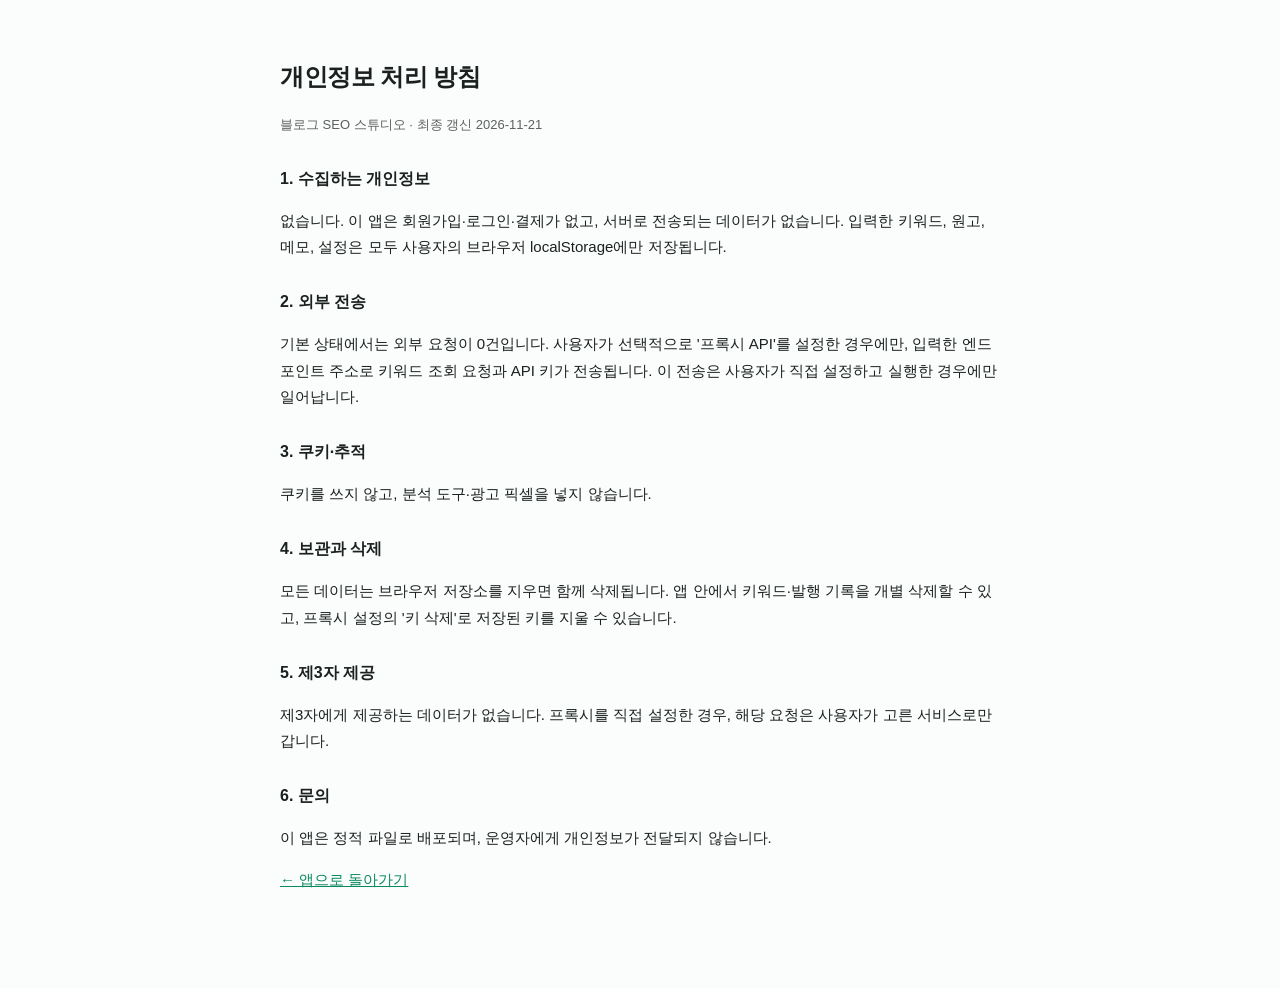
==== privacy.html @ ef2359d3 "Deploy blog-seo-studio static app (production files only)" ====
<!DOCTYPE html>
<html lang="ko">
<head>
<meta charset="utf-8" />
<meta name="viewport" content="width=device-width, initial-scale=1" />
<link rel="icon" href="favicon.svg" />
<title>개인정보 처리 방침 — 블로그 SEO 스튜디오</title>
<style>
  :root { color-scheme: light dark; }
  body { max-width: 720px; margin: 0 auto; padding: 40px 20px 80px; font: 15px/1.75 -apple-system, BlinkMacSystemFont, 'Apple SD Gothic Neo', 'Malgun Gothic', sans-serif; color: #1a211e; background: #fbfcfc; }
  @media (prefers-color-scheme: dark) { body { color: #e8eeeb; background: #0c100e; } a { color: #6ee7b7; } }
  h1 { font-size: 24px; letter-spacing: -.02em; }
  h2 { font-size: 16px; margin-top: 28px; }
  p, li { color: inherit; }
  .muted { opacity: .7; font-size: 13px; }
  a { color: #0b8a5e; }
</style>
</head>
<body>
<h1>개인정보 처리 방침</h1>
<p class="muted">블로그 SEO 스튜디오 · 최종 갱신 2026-11-21</p>

<h2>1. 수집하는 개인정보</h2>
<p>없습니다. 이 앱은 회원가입·로그인·결제가 없고, 서버로 전송되는 데이터가 없습니다. 입력한 키워드, 원고, 메모, 설정은 모두 사용자의 브라우저 localStorage에만 저장됩니다.</p>

<h2>2. 외부 전송</h2>
<p>기본 상태에서는 외부 요청이 0건입니다. 사용자가 선택적으로 '프록시 API'를 설정한 경우에만, 입력한 엔드포인트 주소로 키워드 조회 요청과 API 키가 전송됩니다. 이 전송은 사용자가 직접 설정하고 실행한 경우에만 일어납니다.</p>

<h2>3. 쿠키·추적</h2>
<p>쿠키를 쓰지 않고, 분석 도구·광고 픽셀을 넣지 않습니다.</p>

<h2>4. 보관과 삭제</h2>
<p>모든 데이터는 브라우저 저장소를 지우면 함께 삭제됩니다. 앱 안에서 키워드·발행 기록을 개별 삭제할 수 있고, 프록시 설정의 '키 삭제'로 저장된 키를 지울 수 있습니다.</p>

<h2>5. 제3자 제공</h2>
<p>제3자에게 제공하는 데이터가 없습니다. 프록시를 직접 설정한 경우, 해당 요청은 사용자가 고른 서비스로만 갑니다.</p>

<h2>6. 문의</h2>
<p>이 앱은 정적 파일로 배포되며, 운영자에게 개인정보가 전달되지 않습니다.</p>

<p><a href="./">← 앱으로 돌아가기</a></p>
</body>
</html>
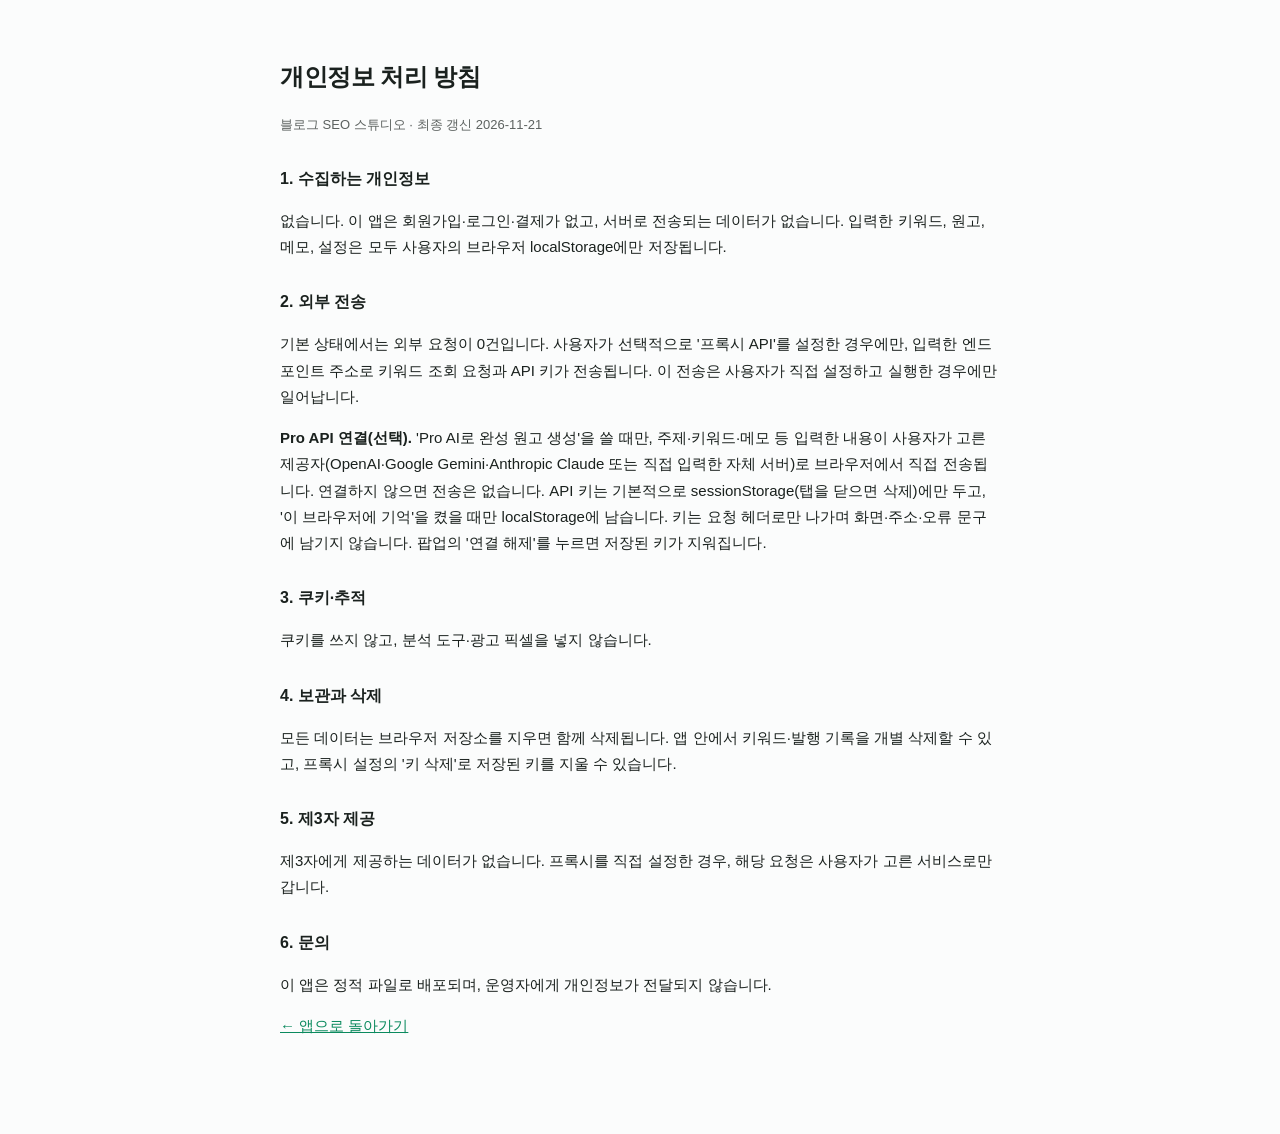
==== commit 25f28a5e: "Pro API 연결 엔진 탑재: 헤더 연결 배지·4탭 모달(OpenAI/Gemini/Claude/자체서버)·앱별 Pro 생성 (production files only)" ====
--- a/privacy.html
+++ b/privacy.html
@@ -25,6 +25,7 @@
 
 <h2>2. 외부 전송</h2>
 <p>기본 상태에서는 외부 요청이 0건입니다. 사용자가 선택적으로 '프록시 API'를 설정한 경우에만, 입력한 엔드포인트 주소로 키워드 조회 요청과 API 키가 전송됩니다. 이 전송은 사용자가 직접 설정하고 실행한 경우에만 일어납니다.</p>
+<p><strong>Pro API 연결(선택).</strong> 'Pro AI로 완성 원고 생성'을 쓸 때만, 주제·키워드·메모 등 입력한 내용이 사용자가 고른 제공자(OpenAI·Google Gemini·Anthropic Claude 또는 직접 입력한 자체 서버)로 브라우저에서 직접 전송됩니다. 연결하지 않으면 전송은 없습니다. API 키는 기본적으로 sessionStorage(탭을 닫으면 삭제)에만 두고, '이 브라우저에 기억'을 켰을 때만 localStorage에 남습니다. 키는 요청 헤더로만 나가며 화면·주소·오류 문구에 남기지 않습니다. 팝업의 '연결 해제'를 누르면 저장된 키가 지워집니다.</p>
 
 <h2>3. 쿠키·추적</h2>
 <p>쿠키를 쓰지 않고, 분석 도구·광고 픽셀을 넣지 않습니다.</p>
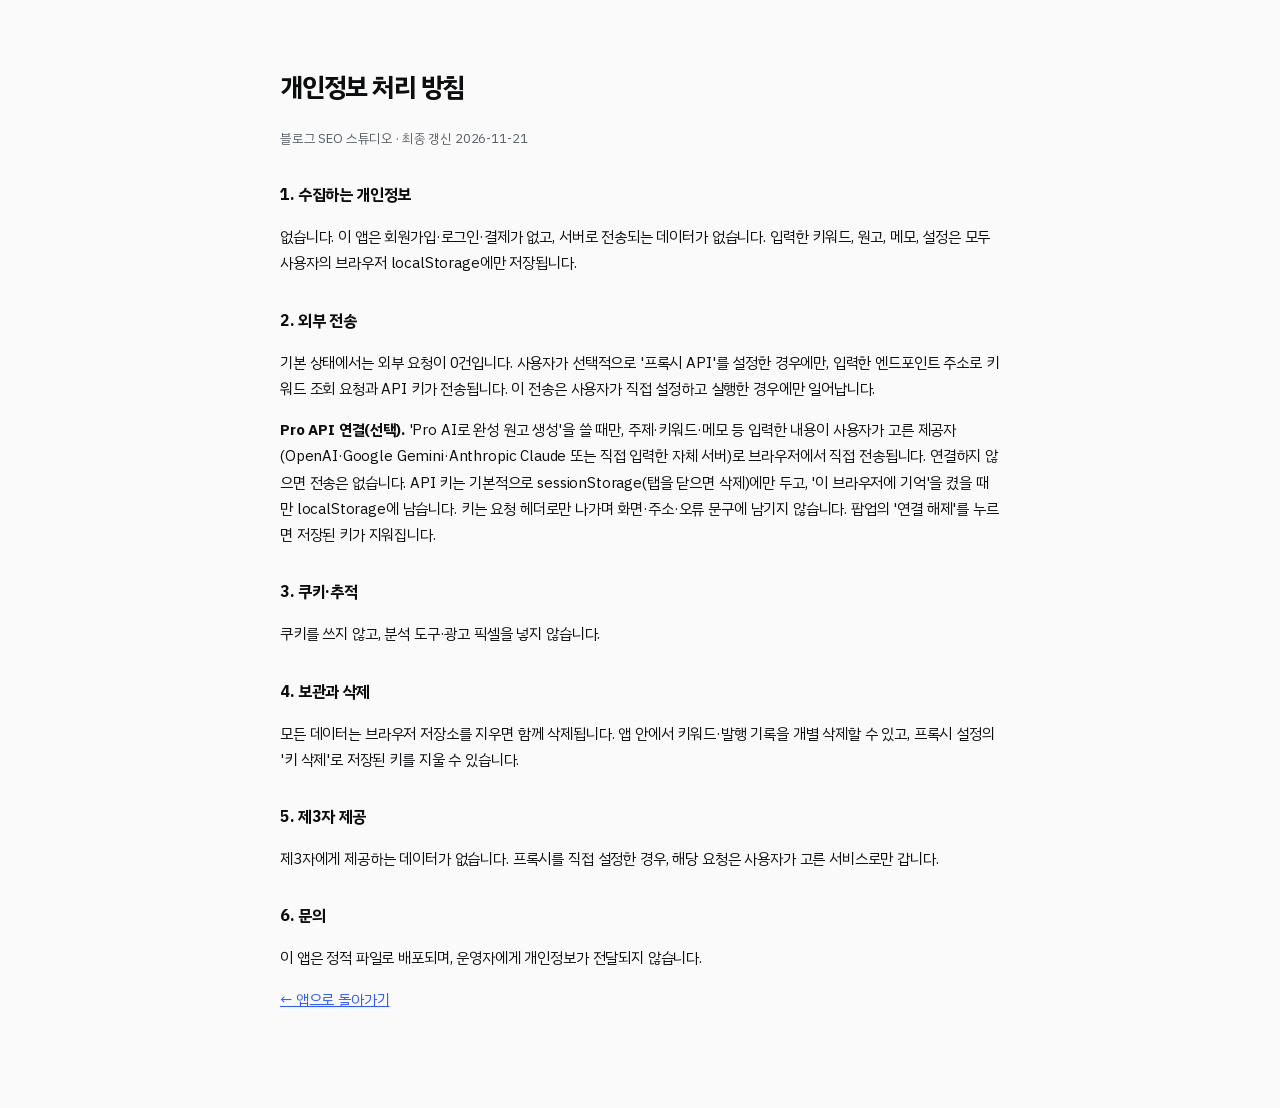
==== commit a43b06b6: "A안 브랜드 일관성: favicon·개인정보 처리방침도 잉크+코발트 토큰으로 (production files only)" ====
--- a/privacy.html
+++ b/privacy.html
@@ -6,14 +6,18 @@
 <link rel="icon" href="favicon.svg" />
 <title>개인정보 처리 방침 — 블로그 SEO 스튜디오</title>
 <style>
+  @font-face { font-family: 'PlexKR'; src: url('assets/fonts/plexkr-Regular.woff2') format('woff2'); font-weight: 400; font-display: swap; }
+  @font-face { font-family: 'PlexKR'; src: url('assets/fonts/plexkr-Bold.woff2') format('woff2'); font-weight: 700 900; font-display: swap; }
   :root { color-scheme: light dark; }
-  body { max-width: 720px; margin: 0 auto; padding: 40px 20px 80px; font: 15px/1.75 -apple-system, BlinkMacSystemFont, 'Apple SD Gothic Neo', 'Malgun Gothic', sans-serif; color: #1a211e; background: #fbfcfc; }
-  @media (prefers-color-scheme: dark) { body { color: #e8eeeb; background: #0c100e; } a { color: #6ee7b7; } }
-  h1 { font-size: 24px; letter-spacing: -.02em; }
-  h2 { font-size: 16px; margin-top: 28px; }
+  body { max-width: 720px; margin: 0 auto; padding: 48px 20px 80px; font-family: 'PlexKR', -apple-system, BlinkMacSystemFont, 'Apple SD Gothic Neo', 'Malgun Gothic', sans-serif; font-size: 15px; line-height: 1.75; letter-spacing: -.01em; color: #0C0D0F; background: #FAFAFA; }
+  @media (prefers-color-scheme: dark) { body { color: #F4F5F7; background: #0A0B0D; } a { color: #7D97FF; } .muted { color: #A2A8B2; } }
+  h1 { font-size: 26px; font-weight: 800; letter-spacing: -.045em; }
+  h2 { font-size: 16px; font-weight: 700; letter-spacing: -.02em; margin-top: 30px; }
   p, li { color: inherit; }
-  .muted { opacity: .7; font-size: 13px; }
-  a { color: #0b8a5e; }
+  .muted { opacity: 1; color: #5A6067; font-size: 13px; }
+  a { color: #2F5BFF; }
+  hr { border: 0; border-top: 1px solid #E7E8EA; margin: 32px 0; }
+  @media (prefers-color-scheme: dark) { hr { border-top-color: #26282E; } }
 </style>
 </head>
 <body>
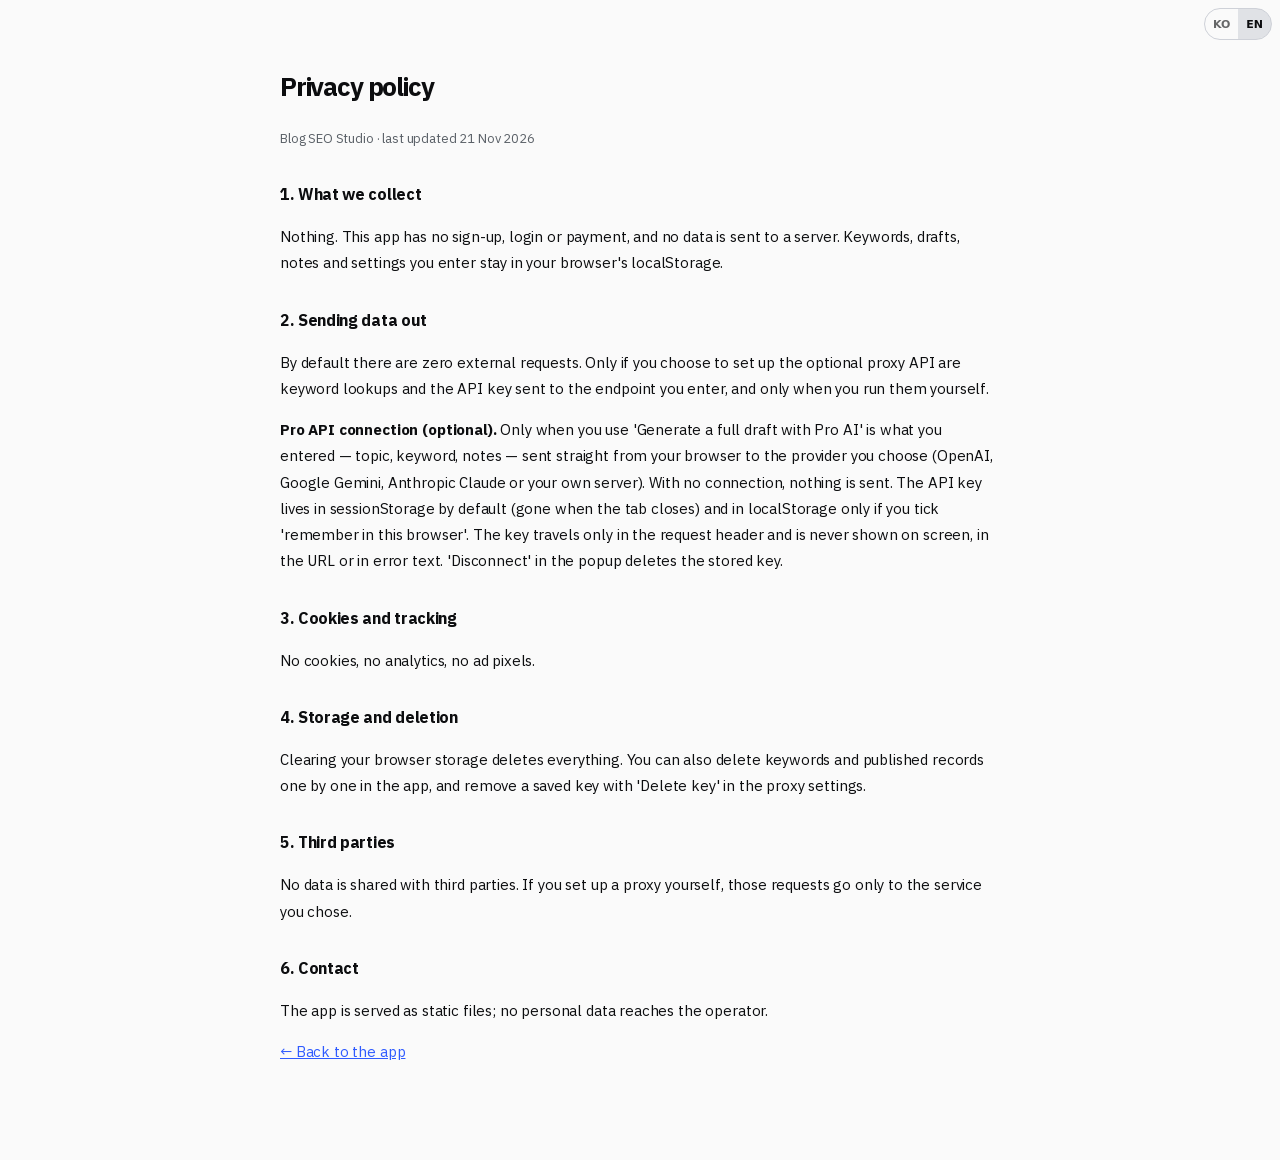
==== commit d0dfdebc: "다국어 지원(한/영): KO·EN 토글·문구 사전·영어 데모 데이터 - 언어 결정: ?lang= → localStorage(onetap_lang) → navigator.langua" ====
--- a/privacy.html
+++ b/privacy.html
@@ -4,6 +4,8 @@
 <meta charset="utf-8" />
 <meta name="viewport" content="width=device-width, initial-scale=1" />
 <link rel="icon" href="favicon.svg" />
+<script src="i18n-strings.js"></script>
+<script src="engines/i18n.js"></script>
 <title>개인정보 처리 방침 — 블로그 SEO 스튜디오</title>
 <style>
   @font-face { font-family: 'PlexKR'; src: url('assets/fonts/plexkr-Regular.woff2') format('woff2'); font-weight: 400; font-display: swap; }
